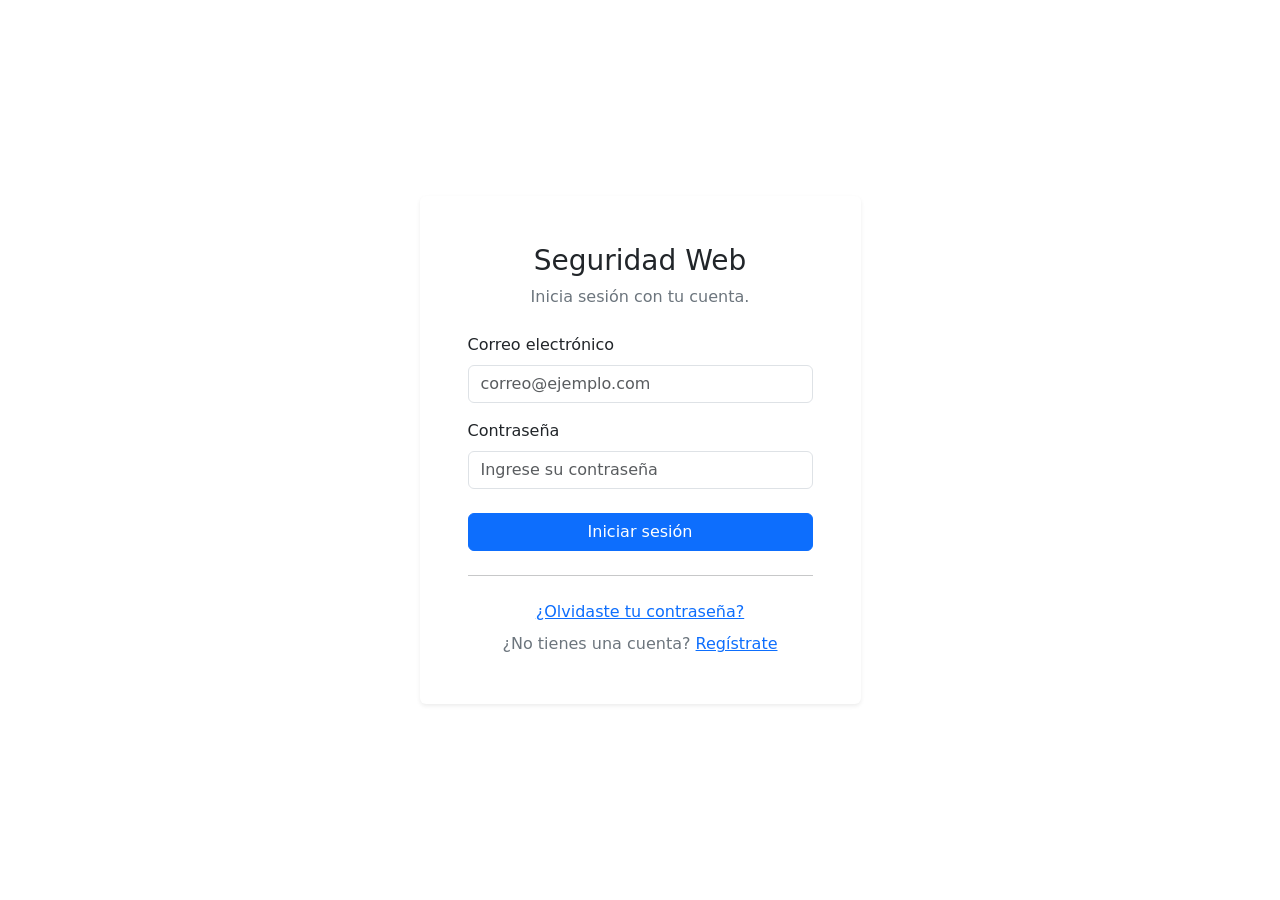
==== frontend/index.html @ 416473fa "FrontLoginListo" ====
<!doctype html>
<html lang="en" data-bs-theme="light">

<head>
    <title>Login</title>
    <!-- Required meta tags -->
    <meta charset="utf-8" />
    <meta name="viewport" content="width=device-width, initial-scale=1" />

    <!-- Bootstrap CSS v5.3.8 -->
    <link href="https://cdn.jsdelivr.net/npm/bootstrap@5.3.8/dist/css/bootstrap.min.css" rel="stylesheet"
        integrity="sha384-sRIl4kxILFvY47J16cr9ZwB07vP4J8+LH7qKQnuqkuIAvNWLzeN8tE5YBujZqJLB" crossorigin="anonymous" />
    <link href="./css/estilos.css" rel="stylesheet" />
</head>

<body>
    <header>
        <!-- place navbar here -->
    </header>
    <main class="container min-vh-100 d-flex align-items-center justify-content-center">
        
        <div class="row justify-content-center w-100">
            <div class="col-12 col-sm-10 col-md-7 col-lg-5">

                <section class="card shadow-sm border-0">
                    <div class="card-body p-4 p-md-5">

                        <div class="text-center mb-4">
                            <h1 class="h3 mb-2">Seguridad Web</h1>

                            <p class="text-secondary mb-0">
                                Inicia sesión con tu cuenta.
                            </p>
                        </div>

                        <!-- Aquí aparecerán los mensajes -->
                        <div id="mensajeLogin"></div>

                        <form id="formLogin" novalidate>
                            <div class="mb-3">
                                <label for="loginCorreo" class="form-label">
                                    Correo electrónico
                                </label>

                                <input
                                    type="email"
                                    class="form-control"
                                    id="loginCorreo"
                                    placeholder="correo@ejemplo.com"
                                >
                            </div>

                            <div class="mb-4">
                                <label for="loginPassword" class="form-label">
                                    Contraseña
                                </label>

                                <input
                                    type="password"
                                    class="form-control"
                                    id="loginPassword"
                                    placeholder="Ingrese su contraseña"
                                >
                            </div>

                            <button type="submit" class="btn btn-primary w-100">
                                Iniciar sesión
                            </button>
                        </form>

                        <hr class="my-4">

                        <div class="text-center">
                            <a href="recuperar.html" class="d-block mb-2">
                                ¿Olvidaste tu contraseña?
                            </a>

                            <span class="text-secondary">
                                ¿No tienes una cuenta?
                            </span>

                            <a href="registro.html">
                                Regístrate
                            </a>
                        </div>

                    </div>
                </section>

            </div>
        </div>

        <!-- jQuery en local -->
        <script src="./js/jquery/jquery-4.0.0.min.js"></script>

        <!-- JavaScript para controllar el DOM-->
        <script src="./js/app.js"></script>
    </main>
    <footer>
        <!-- place footer here -->
    </footer>
    <!-- Bootstrap JavaScript Bundle (includes Popper) -->
    <script src="https://cdn.jsdelivr.net/npm/bootstrap@5.3.8/dist/js/bootstrap.bundle.min.js"
        integrity="sha384-FKyoEForCGlyvwx9Hj09JcYn3nv7wiPVlz7YYwJrWVcXK/BmnVDxM+D2scQbITxI"
        crossorigin="anonymous"></script>
</body>

</html>
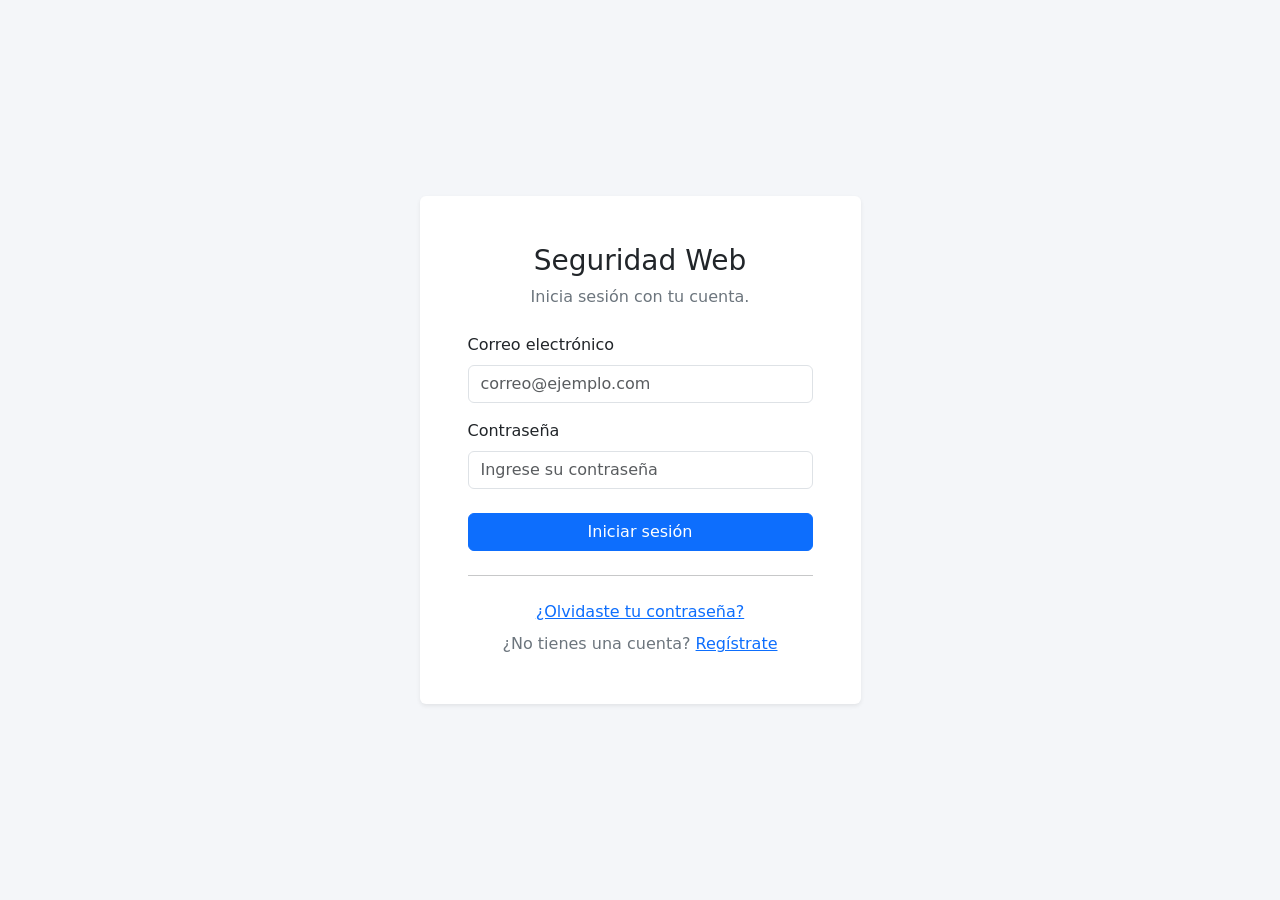
==== commit bcf934bc: "seguridadweb_listo" ====
--- a/frontend/index.html
+++ b/frontend/index.html
@@ -34,7 +34,11 @@
                         </div>
 
                         <!-- Aquí aparecerán los mensajes -->
-                        <div id="mensajeLogin"></div>
+                        <div
+                            id="mensajeLogin"
+                            class="alert alert-primary mt-3 mb-0"
+                            role="alert"
+                        ></div>
 
                         <form id="formLogin" novalidate>
                             <div class="mb-3">
--- a/frontend/css/estilos.css
+++ b/frontend/css/estilos.css
@@ -0,0 +1,10 @@
+body {
+    background-color: #f4f6f9;
+}
+
+#mensajeLogin:empty,
+#mensajeRegistro:empty,
+#mensajeRecuperar:empty,
+#mensajeReset:empty {
+    display: none;
+}
